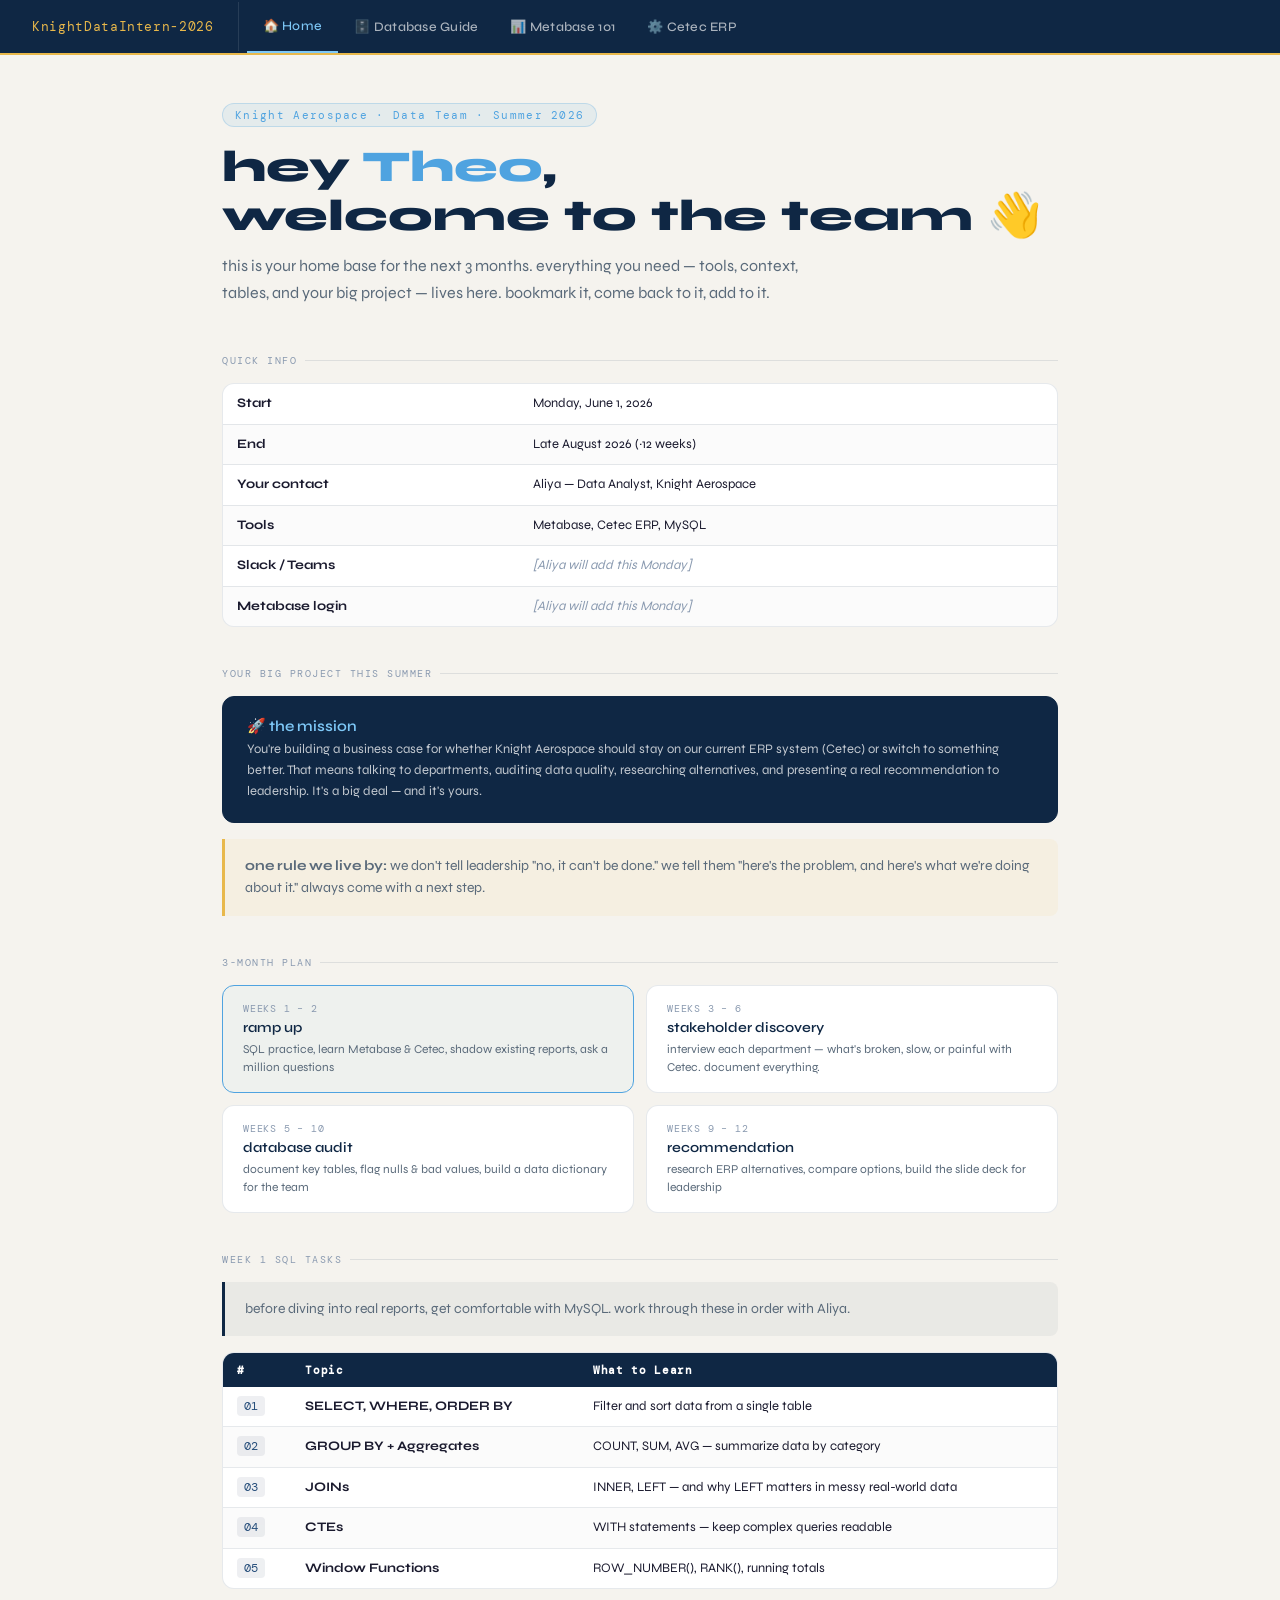
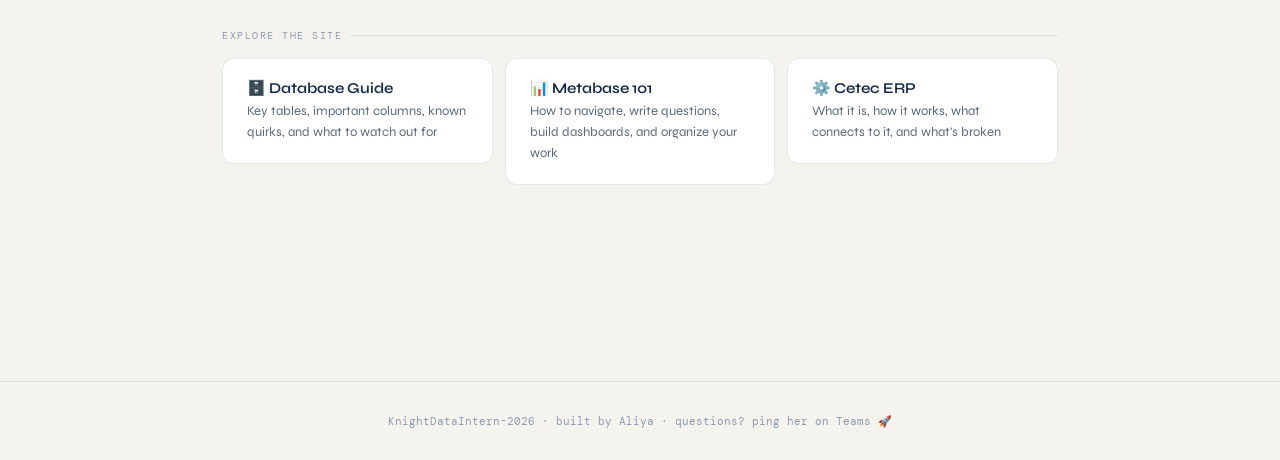
==== index.html @ 2ae62e4b "Added some styling and starting page" ====
<!DOCTYPE html>
<html lang="en">
<head>
  <meta charset="UTF-8" />
  <meta name="viewport" content="width=device-width, initial-scale=1.0"/>
  <title>Knight Data Intern 2026 · Home</title>
  <link rel="stylesheet" href="style.css" />
</head>
<body>

<nav>
  <div class="nav-brand">KnightDataIntern-2026</div>
  <a href="index.html" class="active">🏠 Home</a>
  <a href="database.html">🗄️ Database Guide</a>
  <a href="metabase.html">📊 Metabase 101</a>
  <a href="cetec.html">⚙️ Cetec ERP</a>
</nav>

<div class="page">

  <div class="hero">
    <div class="hero-tag">Knight Aerospace · Data Team · Summer 2026</div>
    <h1>hey <em>Theo</em>,<br>welcome to the team 👋</h1>
    <p>this is your home base for the next 3 months. everything you need — tools, context, tables, and your big project — lives here. bookmark it, come back to it, add to it.</p>
  </div>

  <div class="section">
    <div class="section-label">quick info</div>
    <div class="table-wrap">
      <table class="data-table">
        <tbody>
          <tr><td><strong>Start</strong></td><td>Monday, June 1, 2026</td></tr>
          <tr><td><strong>End</strong></td><td>Late August 2026 (~12 weeks)</td></tr>
          <tr><td><strong>Your contact</strong></td><td>Aliya — Data Analyst, Knight Aerospace</td></tr>
          <tr><td><strong>Tools</strong></td><td>Metabase, Cetec ERP, MySQL</td></tr>
          <tr><td><strong>Slack / Teams</strong></td><td><em style="color:var(--text-light)">[Aliya will add this Monday]</em></td></tr>
          <tr><td><strong>Metabase login</strong></td><td><em style="color:var(--text-light)">[Aliya will add this Monday]</em></td></tr>
        </tbody>
      </table>
    </div>
  </div>

  <div class="section">
    <div class="section-label">your big project this summer</div>
    <div class="card card-accent" style="margin-bottom:0.75rem;">
      <h3>🚀 the mission</h3>
      <p>You're building a business case for whether Knight Aerospace should stay on our current ERP system (Cetec) or switch to something better. That means talking to departments, auditing data quality, researching alternatives, and presenting a real recommendation to leadership. It's a big deal — and it's yours.</p>
    </div>
    <div class="callout warn">
      <strong>one rule we live by:</strong> we don't tell leadership "no, it can't be done." we tell them "here's the problem, and here's what we're doing about it." always come with a next step.
    </div>
  </div>

  <div class="section">
    <div class="section-label">3-month plan</div>
    <div class="timeline">
      <div class="week-card active">
        <div class="week-num">WEEKS 1 – 2</div>
        <h3>ramp up</h3>
        <p>SQL practice, learn Metabase & Cetec, shadow existing reports, ask a million questions</p>
      </div>
      <div class="week-card">
        <div class="week-num">WEEKS 3 – 6</div>
        <h3>stakeholder discovery</h3>
        <p>interview each department — what's broken, slow, or painful with Cetec. document everything.</p>
      </div>
      <div class="week-card">
        <div class="week-num">WEEKS 5 – 10</div>
        <h3>database audit</h3>
        <p>document key tables, flag nulls & bad values, build a data dictionary for the team</p>
      </div>
      <div class="week-card">
        <div class="week-num">WEEKS 9 – 12</div>
        <h3>recommendation</h3>
        <p>research ERP alternatives, compare options, build the slide deck for leadership</p>
      </div>
    </div>
  </div>

  <div class="section">
    <div class="section-label">week 1 SQL tasks</div>
    <div class="callout navy">before diving into real reports, get comfortable with MySQL. work through these in order with Aliya.</div>
    <div class="table-wrap">
      <table class="data-table">
        <thead><tr><th>#</th><th>Topic</th><th>What to Learn</th></tr></thead>
        <tbody>
          <tr><td><span class="mono">01</span></td><td><strong>SELECT, WHERE, ORDER BY</strong></td><td>Filter and sort data from a single table</td></tr>
          <tr><td><span class="mono">02</span></td><td><strong>GROUP BY + Aggregates</strong></td><td>COUNT, SUM, AVG — summarize data by category</td></tr>
          <tr><td><span class="mono">03</span></td><td><strong>JOINs</strong></td><td>INNER, LEFT — and why LEFT matters in messy real-world data</td></tr>
          <tr><td><span class="mono">04</span></td><td><strong>CTEs</strong></td><td>WITH statements — keep complex queries readable</td></tr>
          <tr><td><span class="mono">05</span></td><td><strong>Window Functions</strong></td><td>ROW_NUMBER(), RANK(), running totals</td></tr>
        </tbody>
      </table>
    </div>
  </div>

  <div class="section">
    <div class="section-label">explore the site</div>
    <div class="card-grid">
      <a href="database.html" style="text-decoration:none;">
        <div class="card" style="cursor:pointer; transition: border-color 0.2s;" onmouseover="this.style.borderColor='var(--accent)'" onmouseout="this.style.borderColor='var(--border)'">
          <h3>🗄️ Database Guide</h3>
          <p>Key tables, important columns, known quirks, and what to watch out for</p>
        </div>
      </a>
      <a href="metabase.html" style="text-decoration:none;">
        <div class="card" style="cursor:pointer; transition: border-color 0.2s;" onmouseover="this.style.borderColor='var(--accent)'" onmouseout="this.style.borderColor='var(--border)'">
          <h3>📊 Metabase 101</h3>
          <p>How to navigate, write questions, build dashboards, and organize your work</p>
        </div>
      </a>
      <a href="cetec.html" style="text-decoration:none;">
        <div class="card" style="cursor:pointer; transition: border-color 0.2s;" onmouseover="this.style.borderColor='var(--accent)'" onmouseout="this.style.borderColor='var(--border)'">
          <h3>⚙️ Cetec ERP</h3>
          <p>What it is, how it works, what connects to it, and what's broken</p>
        </div>
      </a>
    </div>
  </div>

</div>

<footer>KnightDataIntern-2026 · built by Aliya · questions? ping her on Teams 🚀</footer>

</body>
</html>
---- style.css ----
@import url('https://fonts.googleapis.com/css2?family=Syne:wght@400;500;600;700;800&family=DM+Mono:ital,wght@0,400;0,500;1,400&display=swap');

:root {
  --navy: #0f2744;
  --navy-mid: #1a3a5c;
  --navy-light: #254d7a;
  --accent: #4fa3e0;
  --accent-bright: #7ec8f7;
  --gold: #e8b84b;
  --bg: #f5f3ee;
  --bg-card: #ffffff;
  --text: #1a1a2e;
  --text-muted: #5a6a7a;
  --text-light: #8a9ab0;
  --border: rgba(15,39,68,0.1);
  --radius: 12px;
  --radius-sm: 8px;
}

* { box-sizing: border-box; margin: 0; padding: 0; }

body {
  font-family: 'Syne', sans-serif;
  background: var(--bg);
  color: var(--text);
  min-height: 100vh;
}

/* NAV */
nav {
  background: var(--navy);
  padding: 0 2rem;
  display: flex;
  align-items: center;
  gap: 0;
  position: sticky;
  top: 0;
  z-index: 100;
  border-bottom: 2px solid var(--gold);
}

.nav-brand {
  font-size: 13px;
  font-family: 'DM Mono', monospace;
  color: var(--gold);
  letter-spacing: 0.05em;
  padding: 1rem 1.5rem 1rem 0;
  border-right: 1px solid rgba(255,255,255,0.1);
  margin-right: 0.5rem;
  white-space: nowrap;
}

nav a {
  color: rgba(255,255,255,0.65);
  text-decoration: none;
  font-size: 13px;
  font-weight: 500;
  padding: 1.1rem 1rem;
  transition: color 0.2s;
  letter-spacing: 0.02em;
  display: flex;
  align-items: center;
  gap: 6px;
}

nav a:hover { color: #fff; }
nav a.active { color: var(--accent-bright); border-bottom: 2px solid var(--accent-bright); }

/* LAYOUT */
.page { max-width: 900px; margin: 0 auto; padding: 3rem 2rem 5rem; }

/* HERO */
.hero { margin-bottom: 3rem; }
.hero-tag {
  font-family: 'DM Mono', monospace;
  font-size: 11px;
  letter-spacing: 0.12em;
  color: var(--accent);
  background: rgba(79,163,224,0.1);
  border: 1px solid rgba(79,163,224,0.25);
  padding: 4px 12px;
  border-radius: 99px;
  display: inline-block;
  margin-bottom: 1rem;
}
.hero h1 { font-size: clamp(28px, 5vw, 44px); font-weight: 800; line-height: 1.1; color: var(--navy); margin-bottom: 0.75rem; }
.hero h1 em { font-style: normal; color: var(--accent); }
.hero p { font-size: 16px; color: var(--text-muted); line-height: 1.7; max-width: 600px; }

/* SECTION */
.section { margin-bottom: 2.5rem; }
.section-label {
  font-family: 'DM Mono', monospace;
  font-size: 10px;
  letter-spacing: 0.15em;
  color: var(--text-light);
  text-transform: uppercase;
  margin-bottom: 1rem;
  display: flex;
  align-items: center;
  gap: 8px;
}
.section-label::after { content: ''; flex: 1; height: 1px; background: var(--border); }

/* CARDS */
.card {
  background: var(--bg-card);
  border: 1px solid var(--border);
  border-radius: var(--radius);
  padding: 1.25rem 1.5rem;
  margin-bottom: 0.75rem;
}
.card-grid { display: grid; grid-template-columns: repeat(auto-fit, minmax(200px, 1fr)); gap: 0.75rem; }

.card h3 { font-size: 15px; font-weight: 600; color: var(--navy); margin-bottom: 4px; }
.card p { font-size: 13px; color: var(--text-muted); line-height: 1.6; }

.card-accent {
  background: var(--navy);
  color: white;
  border-color: var(--navy);
}
.card-accent h3 { color: var(--accent-bright); }
.card-accent p { color: rgba(255,255,255,0.75); }

/* TABLE */
.data-table { width: 100%; border-collapse: collapse; font-size: 13px; }
.data-table th {
  background: var(--navy);
  color: white;
  padding: 10px 14px;
  text-align: left;
  font-size: 11px;
  letter-spacing: 0.06em;
  font-family: 'DM Mono', monospace;
}
.data-table th:first-child { border-radius: 8px 0 0 0; }
.data-table th:last-child { border-radius: 0 8px 0 0; }
.data-table td { padding: 10px 14px; border-bottom: 1px solid var(--border); color: var(--text); vertical-align: top; line-height: 1.5; }
.data-table tr:last-child td { border-bottom: none; }
.data-table tr:nth-child(even) td { background: rgba(0,0,0,0.015); }
.table-wrap { background: white; border: 1px solid var(--border); border-radius: var(--radius); overflow: hidden; margin-bottom: 1.5rem; }

/* MONO TAG */
.mono { font-family: 'DM Mono', monospace; font-size: 12px; background: rgba(15,39,68,0.07); color: var(--navy-light); padding: 2px 7px; border-radius: 4px; }
.tag-warn { background: rgba(232,184,75,0.15); color: #8a6200; font-family: 'DM Mono', monospace; font-size: 11px; padding: 2px 8px; border-radius: 4px; }
.tag-good { background: rgba(34,197,94,0.1); color: #166534; font-family: 'DM Mono', monospace; font-size: 11px; padding: 2px 8px; border-radius: 4px; }
.tag-info { background: rgba(79,163,224,0.12); color: #1a4d7a; font-family: 'DM Mono', monospace; font-size: 11px; padding: 2px 8px; border-radius: 4px; }

/* CALLOUT */
.callout {
  border-left: 3px solid var(--accent);
  background: rgba(79,163,224,0.07);
  padding: 1rem 1.25rem;
  border-radius: 0 var(--radius-sm) var(--radius-sm) 0;
  margin: 1rem 0;
  font-size: 14px;
  color: var(--text-muted);
  line-height: 1.6;
}
.callout.warn { border-color: var(--gold); background: rgba(232,184,75,0.08); }
.callout.navy { border-color: var(--navy); background: rgba(15,39,68,0.05); }

/* WEEK TIMELINE */
.timeline { display: grid; grid-template-columns: 1fr 1fr; gap: 0.75rem; }
.week-card {
  background: white;
  border: 1px solid var(--border);
  border-radius: var(--radius);
  padding: 1rem 1.25rem;
}
.week-card.active { border-color: var(--accent); background: rgba(79,163,224,0.04); }
.week-num { font-family: 'DM Mono', monospace; font-size: 10px; color: var(--text-light); margin-bottom: 4px; letter-spacing: 0.08em; }
.week-card h3 { font-size: 14px; font-weight: 600; color: var(--navy); margin-bottom: 4px; }
.week-card p { font-size: 12px; color: var(--text-muted); line-height: 1.5; }

/* FLOW DIAGRAM */
.flow { display: flex; align-items: center; gap: 8px; flex-wrap: wrap; margin: 1rem 0; }
.flow-box {
  background: var(--navy);
  color: white;
  padding: 8px 16px;
  border-radius: var(--radius-sm);
  font-size: 13px;
  font-weight: 600;
}
.flow-box.accent { background: var(--accent); }
.flow-box.gold { background: var(--gold); color: var(--navy); }
.flow-arrow { color: var(--text-light); font-size: 18px; }

/* FOOTER */
footer {
  text-align: center;
  padding: 2rem;
  font-family: 'DM Mono', monospace;
  font-size: 11px;
  color: var(--text-light);
  border-top: 1px solid var(--border);
  margin-top: 4rem;
}
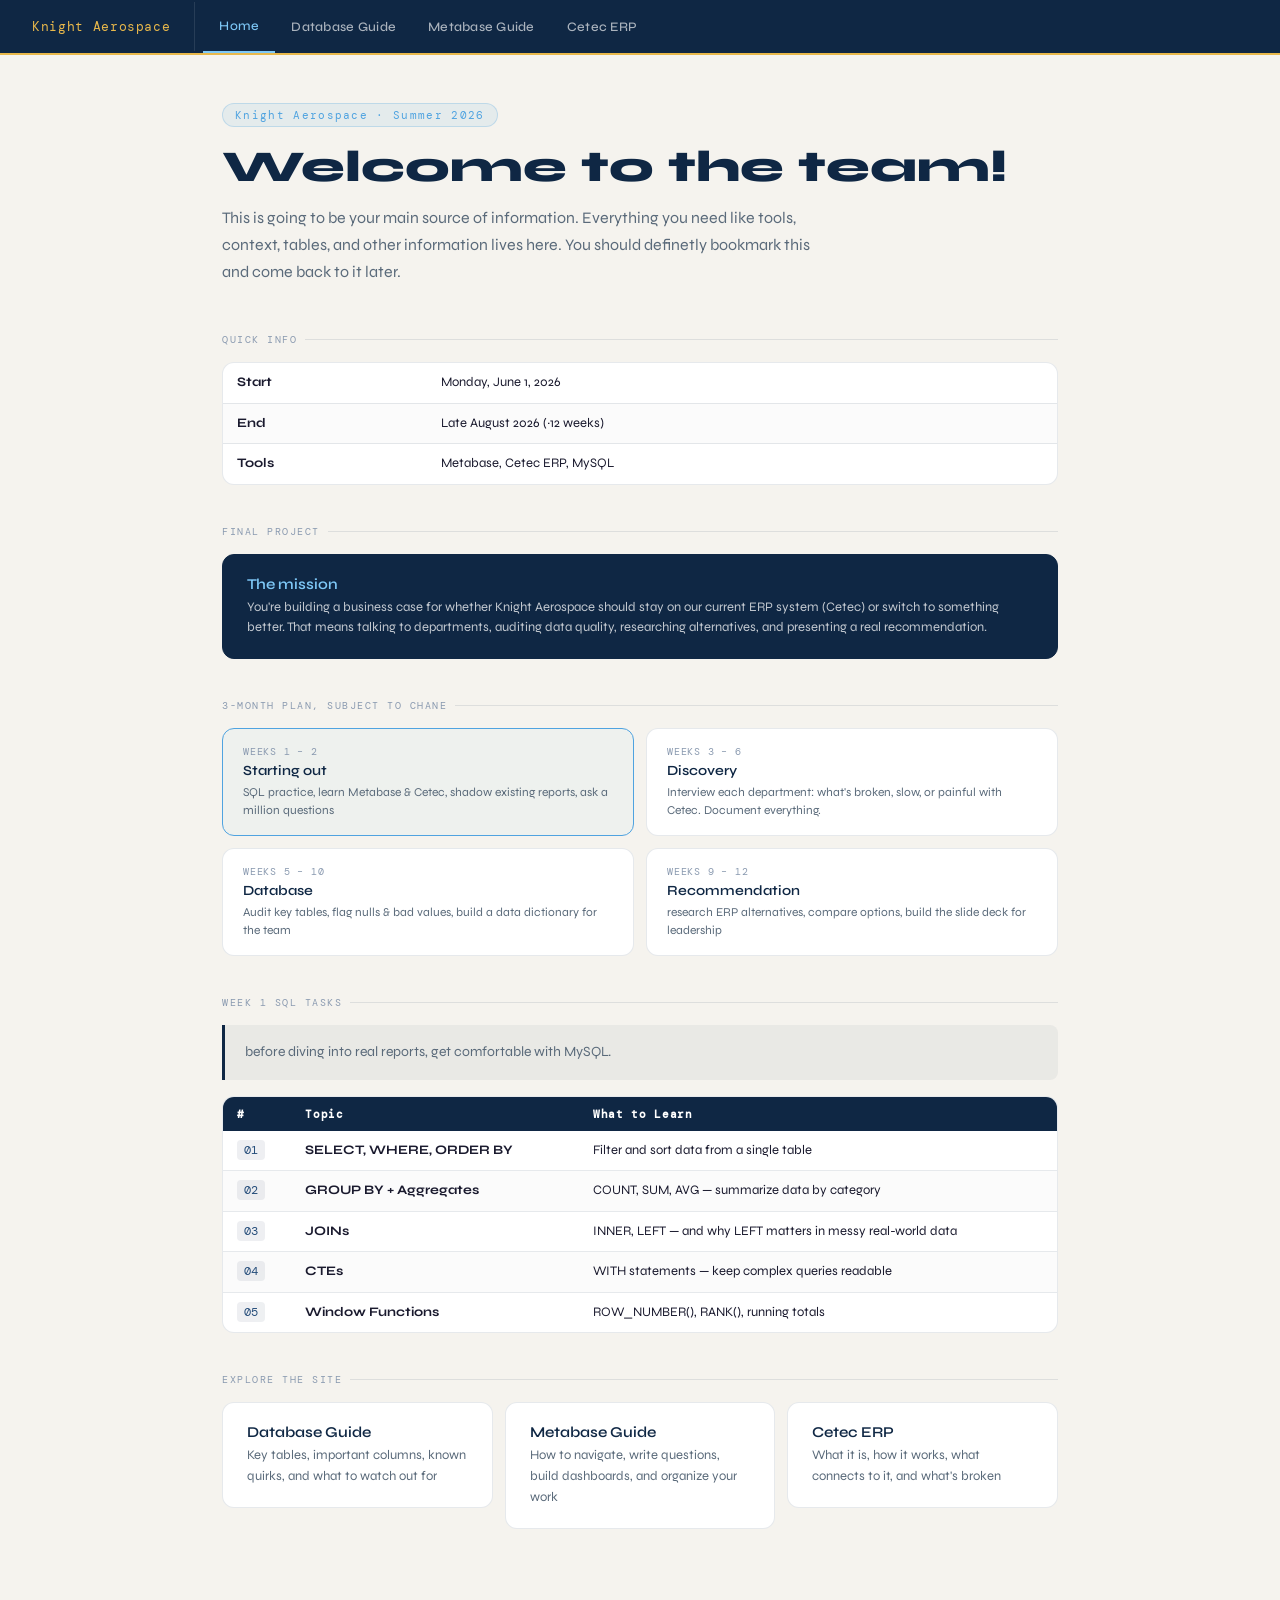
==== commit 29f9d7e3: "Update index.html" ====
--- a/index.html
+++ b/index.html
@@ -9,19 +9,19 @@
 <body>
 
 <nav>
-  <div class="nav-brand">KnightDataIntern-2026</div>
-  <a href="index.html" class="active">🏠 Home</a>
-  <a href="database.html">🗄️ Database Guide</a>
-  <a href="metabase.html">📊 Metabase 101</a>
-  <a href="cetec.html">⚙️ Cetec ERP</a>
+  <div class="nav-brand">Knight Aerospace</div>
+  <a href="index.html" class="active">Home</a>
+  <a href="database.html">Database Guide</a>
+  <a href="metabase.html">Metabase Guide</a>
+  <a href="cetec.html">Cetec ERP</a>
 </nav>
 
 <div class="page">
 
   <div class="hero">
-    <div class="hero-tag">Knight Aerospace · Data Team · Summer 2026</div>
-    <h1>hey <em>Theo</em>,<br>welcome to the team 👋</h1>
-    <p>this is your home base for the next 3 months. everything you need — tools, context, tables, and your big project — lives here. bookmark it, come back to it, add to it.</p>
+    <div class="hero-tag">Knight Aerospace · Summer 2026</div>
+    <h1>Welcome to the team! </h1>
+    <p>This is going to be your main source of information. Everything you need like tools, context, tables, and other information lives here. You should definetly bookmark this and come back to it later.</p>
   </div>
 
   <div class="section">
@@ -31,47 +31,41 @@
         <tbody>
           <tr><td><strong>Start</strong></td><td>Monday, June 1, 2026</td></tr>
           <tr><td><strong>End</strong></td><td>Late August 2026 (~12 weeks)</td></tr>
-          <tr><td><strong>Your contact</strong></td><td>Aliya — Data Analyst, Knight Aerospace</td></tr>
           <tr><td><strong>Tools</strong></td><td>Metabase, Cetec ERP, MySQL</td></tr>
-          <tr><td><strong>Slack / Teams</strong></td><td><em style="color:var(--text-light)">[Aliya will add this Monday]</em></td></tr>
-          <tr><td><strong>Metabase login</strong></td><td><em style="color:var(--text-light)">[Aliya will add this Monday]</em></td></tr>
         </tbody>
       </table>
     </div>
   </div>
 
   <div class="section">
-    <div class="section-label">your big project this summer</div>
+    <div class="section-label">Final Project</div>
     <div class="card card-accent" style="margin-bottom:0.75rem;">
-      <h3>🚀 the mission</h3>
-      <p>You're building a business case for whether Knight Aerospace should stay on our current ERP system (Cetec) or switch to something better. That means talking to departments, auditing data quality, researching alternatives, and presenting a real recommendation to leadership. It's a big deal — and it's yours.</p>
-    </div>
-    <div class="callout warn">
-      <strong>one rule we live by:</strong> we don't tell leadership "no, it can't be done." we tell them "here's the problem, and here's what we're doing about it." always come with a next step.
+      <h3>The mission</h3>
+      <p>You're building a business case for whether Knight Aerospace should stay on our current ERP system (Cetec) or switch to something better. That means talking to departments, auditing data quality, researching alternatives, and presenting a real recommendation.</p>
     </div>
   </div>
 
   <div class="section">
-    <div class="section-label">3-month plan</div>
+    <div class="section-label">3-month plan, subject to chane</div>
     <div class="timeline">
       <div class="week-card active">
         <div class="week-num">WEEKS 1 – 2</div>
-        <h3>ramp up</h3>
+        <h3>Starting out</h3>
         <p>SQL practice, learn Metabase & Cetec, shadow existing reports, ask a million questions</p>
       </div>
       <div class="week-card">
         <div class="week-num">WEEKS 3 – 6</div>
-        <h3>stakeholder discovery</h3>
-        <p>interview each department — what's broken, slow, or painful with Cetec. document everything.</p>
+        <h3>Discovery</h3>
+        <p>Interview each department: what's broken, slow, or painful with Cetec. Document everything.</p>
       </div>
       <div class="week-card">
         <div class="week-num">WEEKS 5 – 10</div>
-        <h3>database audit</h3>
-        <p>document key tables, flag nulls & bad values, build a data dictionary for the team</p>
+        <h3>Database</h3>
+        <p>Audit key tables, flag nulls & bad values, build a data dictionary for the team</p>
       </div>
       <div class="week-card">
         <div class="week-num">WEEKS 9 – 12</div>
-        <h3>recommendation</h3>
+        <h3>Recommendation</h3>
         <p>research ERP alternatives, compare options, build the slide deck for leadership</p>
       </div>
     </div>
@@ -79,7 +73,7 @@
 
   <div class="section">
     <div class="section-label">week 1 SQL tasks</div>
-    <div class="callout navy">before diving into real reports, get comfortable with MySQL. work through these in order with Aliya.</div>
+    <div class="callout navy">before diving into real reports, get comfortable with MySQL.</div>
     <div class="table-wrap">
       <table class="data-table">
         <thead><tr><th>#</th><th>Topic</th><th>What to Learn</th></tr></thead>
@@ -99,19 +93,19 @@
     <div class="card-grid">
       <a href="database.html" style="text-decoration:none;">
         <div class="card" style="cursor:pointer; transition: border-color 0.2s;" onmouseover="this.style.borderColor='var(--accent)'" onmouseout="this.style.borderColor='var(--border)'">
-          <h3>🗄️ Database Guide</h3>
+          <h3>Database Guide</h3>
           <p>Key tables, important columns, known quirks, and what to watch out for</p>
         </div>
       </a>
       <a href="metabase.html" style="text-decoration:none;">
         <div class="card" style="cursor:pointer; transition: border-color 0.2s;" onmouseover="this.style.borderColor='var(--accent)'" onmouseout="this.style.borderColor='var(--border)'">
-          <h3>📊 Metabase 101</h3>
+          <h3>Metabase Guide</h3>
           <p>How to navigate, write questions, build dashboards, and organize your work</p>
         </div>
       </a>
       <a href="cetec.html" style="text-decoration:none;">
         <div class="card" style="cursor:pointer; transition: border-color 0.2s;" onmouseover="this.style.borderColor='var(--accent)'" onmouseout="this.style.borderColor='var(--border)'">
-          <h3>⚙️ Cetec ERP</h3>
+          <h3>Cetec ERP</h3>
           <p>What it is, how it works, what connects to it, and what's broken</p>
         </div>
       </a>
@@ -120,7 +114,5 @@
 
 </div>
 
-<footer>KnightDataIntern-2026 · built by Aliya · questions? ping her on Teams 🚀</footer>
-
 </body>
 </html>
